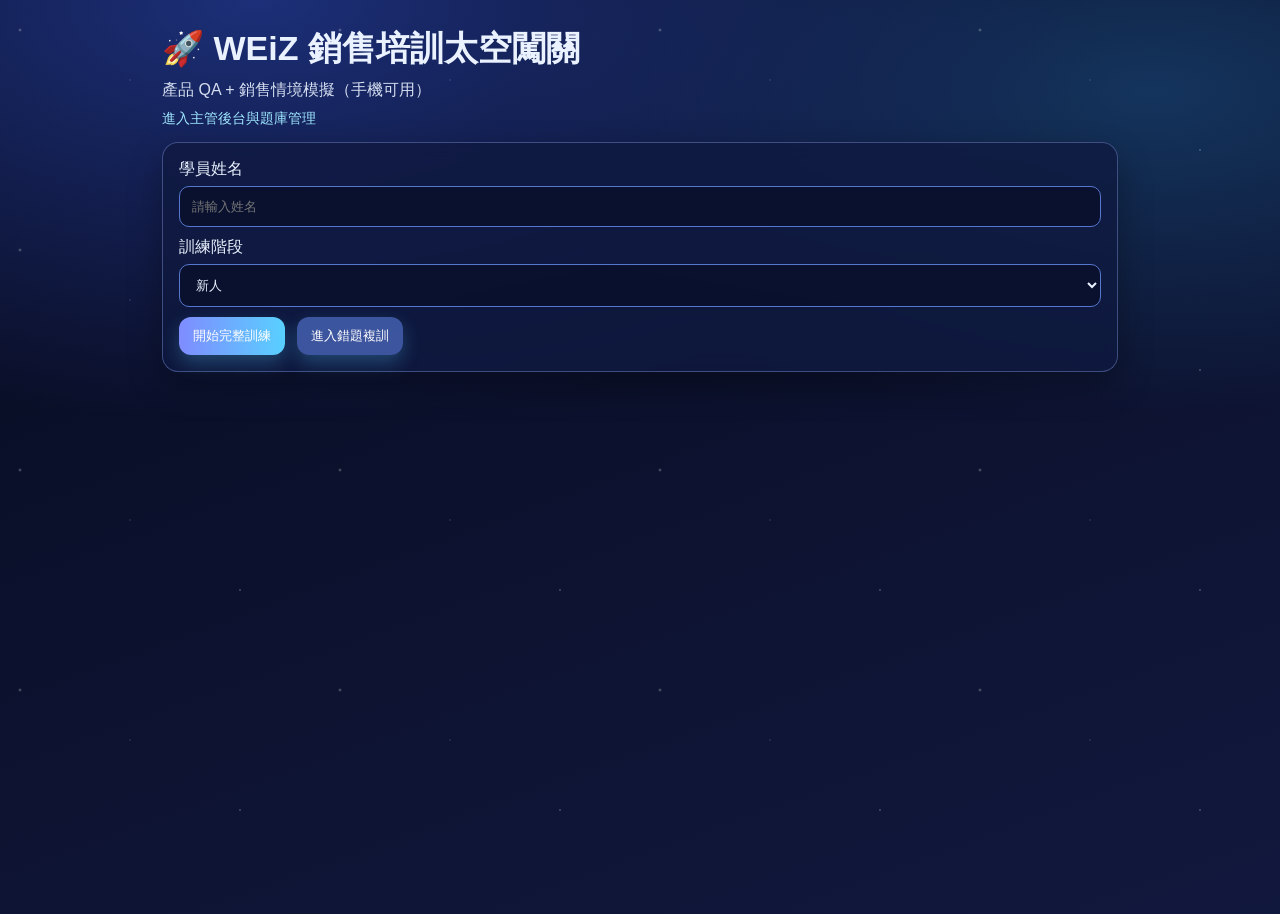
==== index.html @ cfef7815 "Initial commit: sales training system" ====
<!doctype html>
<html lang="zh-Hant">
<head>
  <meta charset="UTF-8" />
  <meta name="viewport" content="width=device-width, initial-scale=1.0" />
  <title>WEiZ 銷售培訓｜太空闖關</title>
  <link rel="stylesheet" href="styles.css" />
</head>
<body>
  <div class="stars"></div>
  <main class="container">
    <header class="hero">
      <h1>🚀 WEiZ 銷售培訓太空闖關</h1>
      <p>產品 QA + 銷售情境模擬（手機可用）</p>
      <a class="admin-link" href="admin.html">進入主管後台與題庫管理</a>
    </header>

    <section class="card" id="startCard">
      <label>學員姓名
        <input id="traineeName" placeholder="請輸入姓名" maxlength="24" />
      </label>
      <label style="margin-top:10px; display:block;">訓練階段
        <select id="traineeStage">
          <option value="新人">新人</option>
          <option value="專員">專員</option>
          <option value="資深專員">資深專員</option>
          <option value="組長">組長</option>
          <option value="店長">店長</option>
        </select>
      </label>
      <div class="row wrap" style="margin-top:10px;">
        <button id="startBtn">開始完整訓練</button>
        <button id="startWrongBtn" class="secondary">進入錯題複訓</button>
      </div>
    </section>

    <section class="card hidden" id="gameCard">
      <div class="row between wrap">
        <div id="progress">第 1 / 10 關</div>
        <div id="score">分數：0</div>
      </div>
      <div id="trainTag" class="tag">能力維度：產品知識</div>
      <h2 id="levelTitle"></h2>
      <p id="question"></p>
      <img id="qImage" class="q-image hidden" alt="產品圖" />
      <div id="options" class="options"></div>
      <div class="row between wrap">
        <small id="feedback"></small>
        <button id="nextBtn" disabled>下一關</button>
      </div>
    </section>

    <section class="card hidden" id="resultCard">
      <h2>🏆 完成訓練！</h2>
      <p id="finalName"></p>
      <p id="finalScore"></p>
      <p id="finalRank"></p>
      <p id="finalHint"></p>
      <div class="row wrap" style="gap:8px;">
        <button id="retryWrongBtn">錯題複訓</button>
        <button id="retryBtn" class="secondary">再玩一次</button>
      </div>
    </section>
  </main>

  <script src="script.js"></script>
</body>
</html>
---- styles.css ----
:root {
  --bg1: #070b1f;
  --bg2: #11183d;
  --panel: rgba(16, 26, 64, 0.8);
  --line: rgba(151, 176, 255, 0.35);
  --text: #eaf2ff;
  --accent: #59d0ff;
  --accent2: #7f8cff;
  --danger: #ef546f;
}
* { box-sizing: border-box; }
body {
  margin: 0;
  color: var(--text);
  font-family: "SF Pro Text", "Segoe UI", sans-serif;
  background: radial-gradient(1200px 600px at 20% 0%, #1c2f78 0%, transparent 70%),
              radial-gradient(1000px 500px at 90% 10%, #14345d 0%, transparent 65%),
              linear-gradient(160deg, var(--bg1), var(--bg2));
  min-height: 100vh;
}
.stars {
  position: fixed; inset: 0; pointer-events: none;
  background-image: radial-gradient(2px 2px at 20px 30px, #fff, transparent),
                    radial-gradient(1px 1px at 130px 80px, #c9e8ff, transparent),
                    radial-gradient(1.5px 1.5px at 240px 150px, #fff, transparent);
  background-size: 320px 220px;
  opacity: 0.35;
}
.container { max-width: 980px; margin: 14px auto; padding: 12px; position: relative; z-index: 1; }
.hero h1 { margin: 0 0 8px; font-size: clamp(24px, 5vw, 34px); }
.hero p { margin: 0 0 8px; opacity: .9; }
.admin-link { color: #9fe7ff; text-decoration: none; font-size: 14px; }
.card {
  margin-top: 14px;
  background: var(--panel);
  border: 1px solid var(--line);
  border-radius: 16px;
  backdrop-filter: blur(8px);
  padding: 16px;
  box-shadow: 0 14px 34px rgba(0,0,0,.3);
}
.hidden { display: none; }
.row { display: flex; gap: 12px; align-items: center; }
.wrap { flex-wrap: wrap; }
.between { justify-content: space-between; }
input, textarea, select {
  width: 100%; margin-top: 6px; padding: 12px;
  border-radius: 10px; border: 1px solid #5776ce;
  color: var(--text); background: rgba(9, 16, 43, .8);
}
textarea { min-height: 88px; }
button {
  border: 0; border-radius: 12px; padding: 10px 14px; cursor: pointer;
  color: #fff; background: linear-gradient(90deg, var(--accent2), var(--accent));
  box-shadow: 0 8px 18px rgba(89, 208, 255, .25);
}
button.secondary { background: rgba(69, 97, 176, 0.85); }
button.danger { background: linear-gradient(90deg, #b93e55, var(--danger)); }
button:disabled { opacity: .45; cursor: not-allowed; }
.options { display: grid; gap: 10px; margin: 14px 0; }
.option { text-align: left; background: rgba(32, 52, 114, .75); border: 1px solid #5f84df; }
.option.correct { background: rgba(38, 133, 90, .72); border-color: #78ffc2; }
.option.wrong { background: rgba(150, 57, 83, .72); border-color: #ff9ab3; }
small { min-height: 20px; display: block; opacity: .9; }
.q-image { width: 100%; max-height: 220px; object-fit: contain; background: rgba(255,255,255,.05); border-radius: 12px; border: 1px solid var(--line); margin: 6px 0 12px; }
.tag { display: inline-block; padding: 6px 10px; border: 1px solid var(--line); border-radius: 999px; font-size: 12px; opacity: .95; }

.kpi-grid { display: grid; grid-template-columns: repeat(4, minmax(0, 1fr)); gap: 8px; }
.kpi { border: 1px solid var(--line); border-radius: 10px; padding: 10px; background: rgba(26, 41, 93, 0.7); }
.kpi b { display: block; margin-top: 4px; font-size: 20px; }
.trend-box { margin-top: 8px; border: 1px dashed var(--line); border-radius: 10px; padding: 10px; max-height: 220px; overflow: auto; }
.grid2 { display: grid; grid-template-columns: repeat(2, minmax(0, 1fr)); gap: 8px; }
.q-row { display: flex; justify-content: space-between; align-items: center; gap: 10px; padding: 8px 0; border-bottom: 1px dashed rgba(151,176,255,.25); }
.error-box { border: 1px solid #ff9ab3; color: #ffd3de; background: rgba(145, 45, 68, 0.35); border-radius: 10px; padding: 8px; margin-bottom: 8px; }

table td, table th { border-color: rgba(151, 176, 255, 0.4); }

@media (max-width: 768px) {
  .container { padding: 10px; }
  .card { padding: 12px; border-radius: 14px; }
  .kpi-grid { grid-template-columns: repeat(2, minmax(0, 1fr)); }
  .grid2 { grid-template-columns: 1fr; }
  button { width: 100%; }
  .q-row { flex-direction: column; align-items: flex-start; }
}
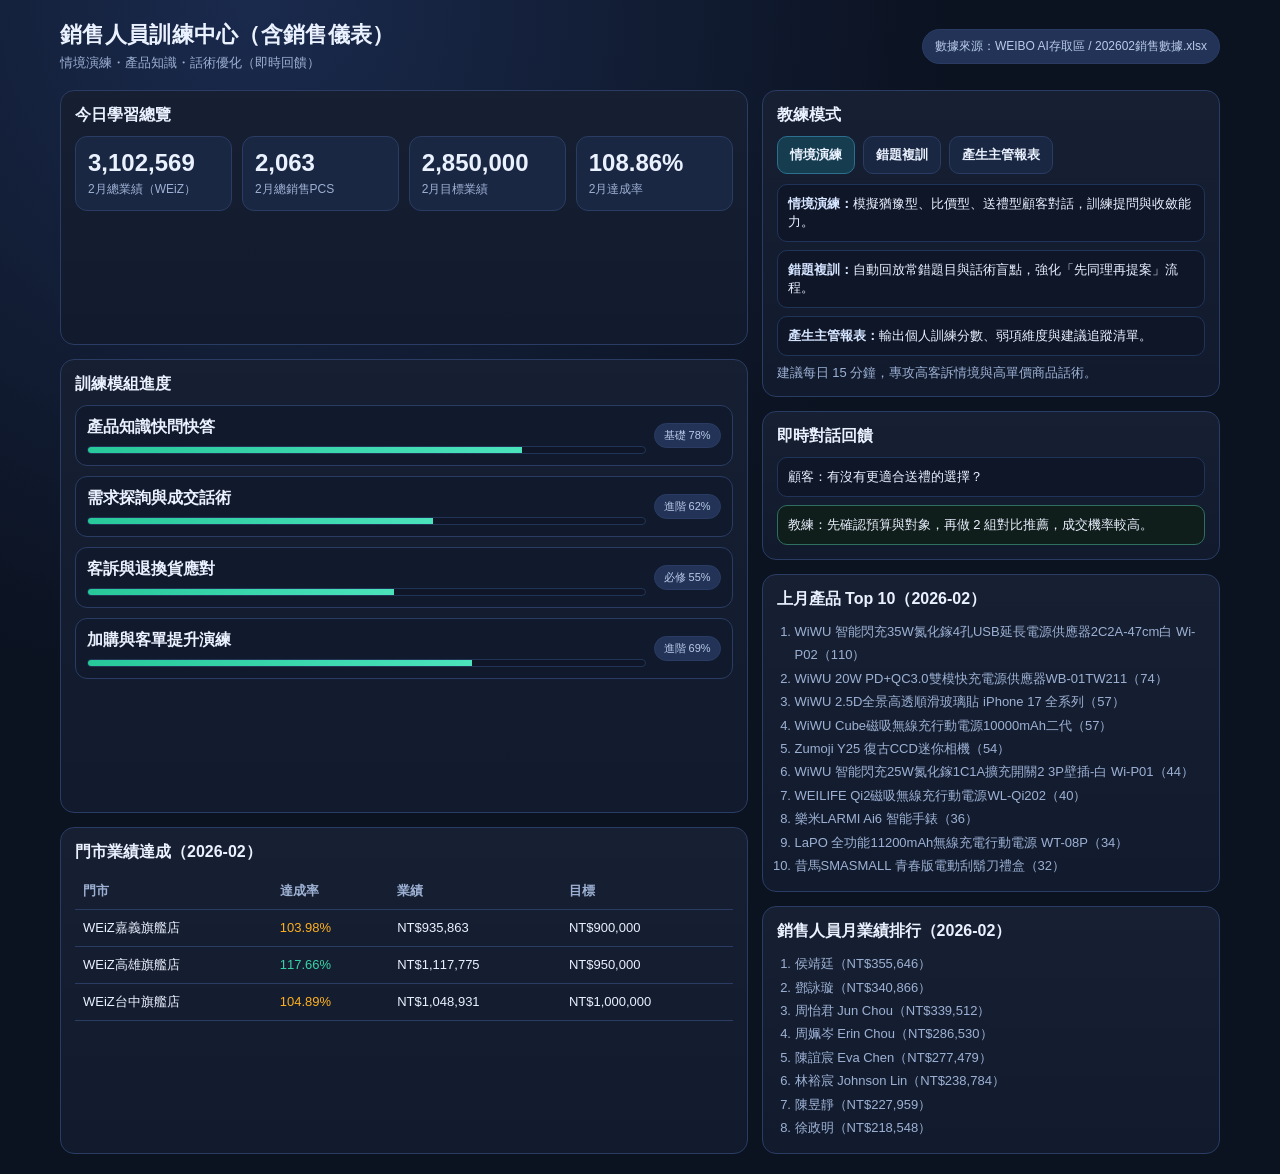
==== commit aab57ddf: "feat: make sales dashboard homepage and refine coach mode modules" ====
--- a/index.html
+++ b/index.html
@@ -3,66 +3,16 @@
 <head>
   <meta charset="UTF-8" />
   <meta name="viewport" content="width=device-width, initial-scale=1.0" />
-  <title>WEiZ 銷售培訓｜太空闖關</title>
-  <link rel="stylesheet" href="styles.css" />
+  <title>WEiZ｜銷售儀表板</title>
+  <meta http-equiv="refresh" content="0; url=./training-dashboard.html" />
+  <script>window.location.replace('./training-dashboard.html');</script>
+  <style>
+    body { font-family: -apple-system, BlinkMacSystemFont, "Segoe UI", sans-serif; padding: 24px; }
+    a { color: #0b66ff; }
+  </style>
 </head>
 <body>
-  <div class="stars"></div>
-  <main class="container">
-    <header class="hero">
-      <h1>🚀 WEiZ 銷售培訓太空闖關</h1>
-      <p>產品 QA + 銷售情境模擬（手機可用）</p>
-      <a class="admin-link" href="admin.html">進入主管後台與題庫管理</a>
-    </header>
-
-    <section class="card" id="startCard">
-      <label>學員姓名
-        <input id="traineeName" placeholder="請輸入姓名" maxlength="24" />
-      </label>
-      <label style="margin-top:10px; display:block;">訓練階段
-        <select id="traineeStage">
-          <option value="新人">新人</option>
-          <option value="專員">專員</option>
-          <option value="資深專員">資深專員</option>
-          <option value="組長">組長</option>
-          <option value="店長">店長</option>
-        </select>
-      </label>
-      <div class="row wrap" style="margin-top:10px;">
-        <button id="startBtn">開始完整訓練</button>
-        <button id="startWrongBtn" class="secondary">進入錯題複訓</button>
-      </div>
-    </section>
-
-    <section class="card hidden" id="gameCard">
-      <div class="row between wrap">
-        <div id="progress">第 1 / 10 關</div>
-        <div id="score">分數：0</div>
-      </div>
-      <div id="trainTag" class="tag">能力維度：產品知識</div>
-      <h2 id="levelTitle"></h2>
-      <p id="question"></p>
-      <img id="qImage" class="q-image hidden" alt="產品圖" />
-      <div id="options" class="options"></div>
-      <div class="row between wrap">
-        <small id="feedback"></small>
-        <button id="nextBtn" disabled>下一關</button>
-      </div>
-    </section>
-
-    <section class="card hidden" id="resultCard">
-      <h2>🏆 完成訓練！</h2>
-      <p id="finalName"></p>
-      <p id="finalScore"></p>
-      <p id="finalRank"></p>
-      <p id="finalHint"></p>
-      <div class="row wrap" style="gap:8px;">
-        <button id="retryWrongBtn">錯題複訓</button>
-        <button id="retryBtn" class="secondary">再玩一次</button>
-      </div>
-    </section>
-  </main>
-
-  <script src="script.js"></script>
+  <p>正在前往 <a href="./training-dashboard.html">銷售儀表板</a>…</p>
+  <p>若要進入舊版闖關訓練，請至 <a href="./legacy-training.html">legacy-training.html</a>。</p>
 </body>
-</html>+</html>
